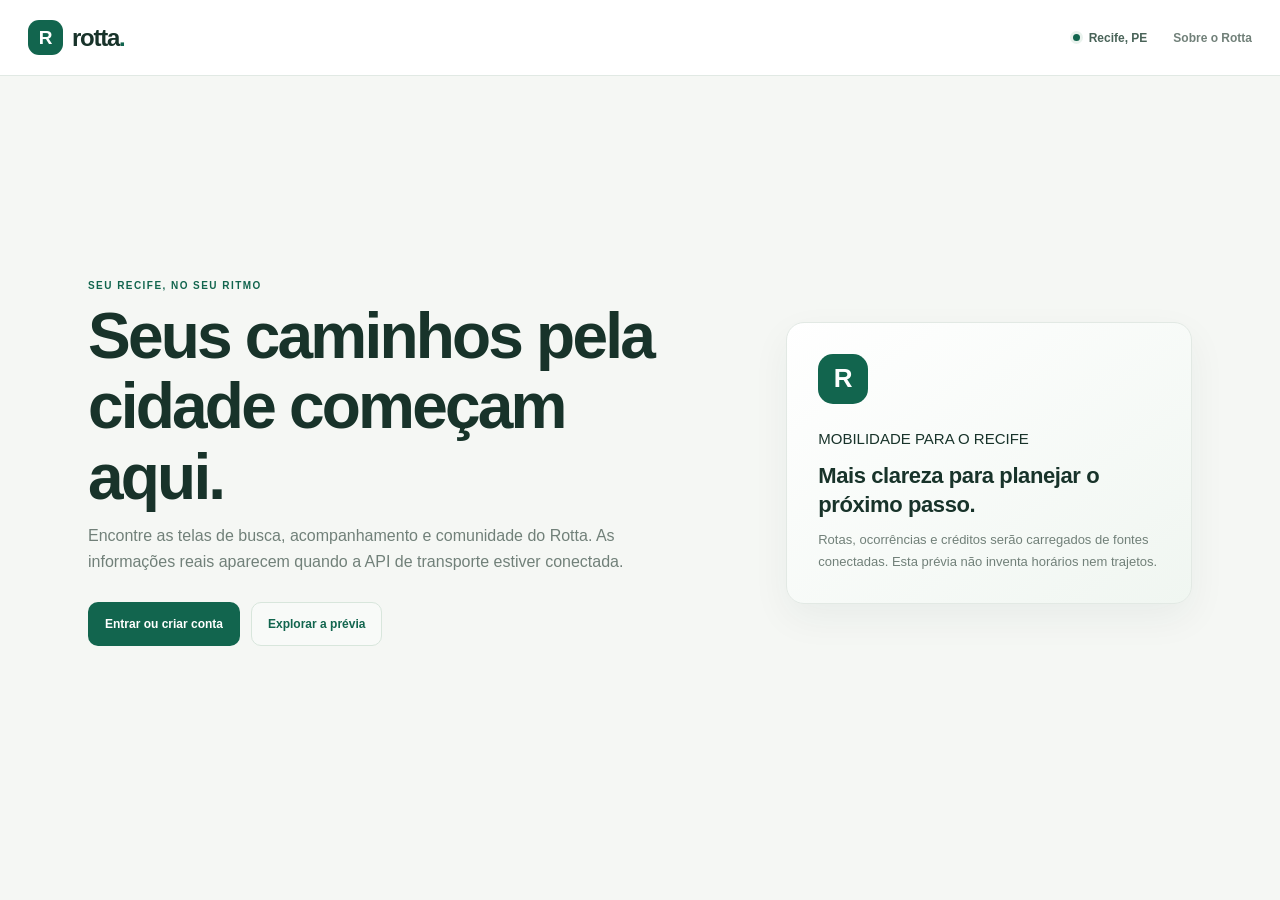
==== index.html @ fdca6d87 "Primeiro commit" ====
<!doctype html>
<html lang="pt-BR">
  <head>
    <meta charset="utf-8">
    <meta name="viewport" content="width=device-width, initial-scale=1">
    <meta name="theme-color" content="#f5f7f4">
    <meta name="description" content="Planeje e acompanhe seus deslocamentos pelo Recife com o Rotta.">
    <title>Rotta — Seu Recife, no seu ritmo</title>
    <link rel="stylesheet" href="styles.css">
    <script src="js/ui.js" defer></script>
    <script src="pages/welcome.js" defer></script>
    <script src="pages/auth.js" defer></script>
    <script src="pages/home.js" defer></script>
    <script src="pages/destination.js" defer></script>
    <script src="pages/comparison.js" defer></script>
    <script src="pages/route-details.js" defer></script>
    <script src="pages/tracking.js" defer></script>
    <script src="pages/incidents.js" defer></script>
    <script src="pages/incident-form.js" defer></script>
    <script src="pages/incident-sent.js" defer></script>
    <script src="pages/community-incident.js" defer></script>
    <script src="pages/wallet.js" defer></script>
    <script src="pages/profile.js" defer></script>
    <script src="js/app.js" defer></script>
  </head>
  <body>
    <a class="skip-link" href="#screen-root">Pular para o conteúdo</a>

    <header class="topbar">
      <a class="brand" href="#home" data-nav="home" aria-label="Rotta — início">
        <span class="brand-mark" aria-hidden="true">R</span>
        <span class="brand-name">rotta<span>.</span></span>
      </a>
      <span class="topbar-context"><span class="status-dot" aria-hidden="true"></span> Recife, PE</span>
      <a class="topbar-link" href="#welcome" data-nav="welcome">Sobre o Rotta</a>
    </header>

    <div class="app-layout" id="app-layout">
      <aside class="sidebar" aria-label="Navegação principal">
        <p class="sidebar-label">MENU</p>
        <nav class="sidebar-nav">
          <a href="#home" data-nav="home"><img src="assets/house.svg" alt=""><span>Início</span></a>
          <a href="#destination" data-nav="destination"><img src="assets/search.svg" alt=""><span>Buscar trajeto</span></a>
          <a href="#incidents" data-nav="incidents"><img src="assets/alert.svg" alt=""><span>Ocorrências</span></a>
          <a href="#wallet" data-nav="wallet"><img src="assets/wallet.svg" alt=""><span>Carteira</span></a>
          <a href="#profile" data-nav="profile"><img src="assets/user.svg" alt=""><span>Perfil</span></a>
        </nav>
        <div class="sidebar-note">
          <span class="sidebar-note-icon" aria-hidden="true">i</span>
          <p>Informações de trajetos e saldo dependem da integração com a API.</p>
        </div>
      </aside>

      <main class="main-content" id="screen-root" tabindex="-1" aria-live="polite" aria-atomic="true"></main>
    </div>

    <nav class="bottom-nav" aria-label="Navegação inferior">
      <a href="#home" data-nav="home"><img src="assets/house.svg" alt=""><span>Início</span></a>
      <a href="#destination" data-nav="destination"><img src="assets/search.svg" alt=""><span>Rotas</span></a>
      <a href="#incidents" data-nav="incidents"><img src="assets/alert.svg" alt=""><span>Ocorrências</span></a>
      <a href="#wallet" data-nav="wallet"><img src="assets/wallet.svg" alt=""><span>Carteira</span></a>
      <a href="#profile" data-nav="profile"><img src="assets/user.svg" alt=""><span>Perfil</span></a>
    </nav>

    <div class="toast" id="toast" role="status" aria-live="polite"></div>
  </body>
</html>
---- styles.css ----
@charset "UTF-8";

:root {
  color-scheme: light;
  --green: #12654e;
  --green-deep: #0f503f;
  --green-soft: #e9f2ed;
  --ink: #18332a;
  --muted: #718079;
  --line: #e2e9e4;
  --paper: #ffffff;
  --canvas: #f5f7f4;
  --gold: #e7b24a;
  --radius-card: 18px;
  --shadow-card: 0 14px 38px rgba(27, 61, 47, 0.055);
  font-family: "Aptos", "Segoe UI", Arial, sans-serif;
  font-synthesis: none;
  text-rendering: optimizeLegibility;
}

* { box-sizing: border-box; }

html {
  min-width: 320px;
  scroll-behavior: smooth;
  scroll-padding-top: 92px;
}

body {
  min-width: 320px;
  min-height: 100vh;
  margin: 0;
  overflow-x: hidden;
  background: var(--canvas);
  color: var(--ink);
  font-size: 15px;
  -webkit-font-smoothing: antialiased;
}

button, input, select, textarea { font: inherit; }
button, a, input, select, textarea { -webkit-tap-highlight-color: transparent; }
a { color: inherit; }

:focus-visible {
  outline: 3px solid rgba(18, 101, 78, 0.42);
  outline-offset: 3px;
}

.skip-link {
  position: fixed;
  z-index: 30;
  top: 10px;
  left: 10px;
  padding: 10px 14px;
  border-radius: 8px;
  background: var(--green-deep);
  color: white;
  transform: translateY(-160%);
}
.skip-link:focus { transform: translateY(0); }

.topbar {
  position: sticky;
  z-index: 10;
  top: 0;
  height: 76px;
  display: flex;
  align-items: center;
  gap: 26px;
  padding: 0 max(28px, calc((100vw - 1420px) / 2));
  border-bottom: 1px solid rgba(222, 231, 225, 0.9);
  background: rgba(255, 255, 255, 0.94);
  backdrop-filter: blur(14px);
}

.brand { display: inline-flex; align-items: center; gap: 9px; flex: 0 0 auto; text-decoration: none; }
.brand-mark, .welcome-mark { display: grid; place-items: center; border-radius: 11px; background: var(--green); color: white; font-size: 19px; font-weight: 750; }
.brand-mark { width: 35px; height: 35px; }
.brand-name { color: var(--ink); font-size: 24px; font-weight: 750; letter-spacing: -1.25px; }
.brand-name span { color: var(--green); }
.topbar-context { display: inline-flex; align-items: center; gap: 9px; margin-left: auto; color: #496358; font-size: 12px; font-weight: 650; }
.status-dot { width: 7px; height: 7px; border-radius: 50%; background: var(--green); box-shadow: 0 0 0 3px var(--green-soft); }
.topbar-link { color: var(--muted); font-size: 12px; font-weight: 600; text-decoration: none; }
.topbar-link:hover, .text-link:hover { color: var(--green-deep); }

.app-layout {
  width: min(1420px, 100%);
  min-height: calc(100vh - 76px);
  display: grid;
  grid-template-columns: 228px minmax(0, 1fr);
  gap: 32px;
  margin: 0 auto;
  padding: 28px 28px 44px;
}
.app-layout.is-public { grid-template-columns: minmax(0, 1fr); max-width: 1190px; }
.app-layout.is-public .sidebar { display: none; }
.app-layout.is-public .main-content { width: 100%; margin: 0 auto; }
.app-layout.is-public ~ .bottom-nav { display: none; }

.sidebar { position: sticky; top: 104px; align-self: start; min-width: 0; padding: 15px 0; }
.sidebar-label, .section-kicker, .field-caption { margin: 0; color: var(--green); font-size: 10px; font-weight: 750; letter-spacing: 1.35px; }
.sidebar-label { padding: 0 14px; color: #89958d; }
.sidebar-nav { display: grid; gap: 5px; margin-top: 14px; }
.sidebar-nav a, .bottom-nav a { display: flex; align-items: center; gap: 12px; border-radius: 11px; color: #67786e; font-size: 13px; font-weight: 600; text-decoration: none; transition: color 140ms ease, background 140ms ease; }
.sidebar-nav a { min-height: 46px; padding: 0 13px; }
.sidebar-nav a img, .bottom-nav img { width: 18px; height: 18px; flex: 0 0 auto; opacity: 0.75; }
.sidebar-nav a:hover, .sidebar-nav a.is-current { background: #eaf3ed; color: var(--green); }
.sidebar-nav a.is-current img, .bottom-nav a.is-current img { opacity: 1; }
.sidebar-note { display: flex; align-items: flex-start; gap: 10px; margin: 32px 5px 0; padding: 13px 12px; border: 1px solid #e5ece7; border-radius: 12px; background: rgba(255, 255, 255, 0.65); }
.sidebar-note-icon { width: 19px; height: 19px; display: grid; place-items: center; flex: 0 0 auto; border-radius: 50%; background: #e8f1eb; color: var(--green); font-size: 12px; font-weight: 750; }
.sidebar-note p, .notice-copy { margin: 0; color: #77857d; font-size: 10px; line-height: 1.55; }
.main-content { min-width: 0; padding: 19px 0 0; }

.screen { width: 100%; min-width: 0; animation: screen-enter 180ms ease both; }
@keyframes screen-enter { from { opacity: 0; transform: translateY(4px); } to { opacity: 1; transform: translateY(0); } }
.page-heading { margin: 0 0 25px; }
.page-heading .eyebrow, .welcome-copy .eyebrow { margin: 0 0 10px; color: var(--green); font-size: 10px; font-weight: 750; letter-spacing: 1.45px; }
.page-heading h1, .welcome-copy h1 { margin: 0; color: var(--ink); font-size: clamp(32px, 3.2vw, 43px); font-weight: 730; letter-spacing: -1.65px; line-height: 1.1; }
.page-description { max-width: 700px; margin: 11px 0 0; color: var(--muted); font-size: 14px; line-height: 1.6; }
.panel { min-width: 0; border: 1px solid var(--line); border-radius: var(--radius-card); background: var(--paper); box-shadow: var(--shadow-card); }

.button {
  min-height: 44px;
  display: inline-flex;
  align-items: center;
  justify-content: center;
  gap: 9px;
  padding: 0 16px;
  border: 1px solid transparent;
  border-radius: 10px;
  font-size: 12px;
  font-weight: 700;
  line-height: 1.25;
  text-align: center;
  text-decoration: none;
  cursor: pointer;
  transition: background 150ms ease, border-color 150ms ease, color 150ms ease, transform 150ms ease;
}
.button:hover { transform: translateY(-1px); }
.button-primary { background: var(--green); color: white; }
.button-primary:hover { background: var(--green-deep); }
.button-secondary { border-color: #d8e6dc; background: #f8faf8; color: var(--green); }
.button-secondary:hover { border-color: #a8c3b5; background: #edf5ef; }
.button-wide { width: 100%; }
.text-link { display: inline-flex; align-items: center; color: var(--green); font-size: 12px; font-weight: 700; text-decoration: none; }

.welcome-layout { min-height: min(680px, calc(100vh - 150px)); display: grid; grid-template-columns: minmax(0, 1.2fr) minmax(280px, 0.8fr); align-items: center; gap: clamp(36px, 7vw, 100px); padding: 34px 15px; }
.welcome-copy h1 { max-width: 720px; font-size: clamp(42px, 5vw, 65px); letter-spacing: -2.8px; }
.welcome-copy .page-description { max-width: 580px; font-size: 16px; }
.welcome-actions, .tracking-actions, .profile-links, .form-actions { display: flex; flex-wrap: wrap; align-items: center; gap: 11px; }
.welcome-actions { margin-top: 28px; }
.welcome-panel { padding: 31px; background: linear-gradient(145deg, #fff, #f0f6f1); }
.welcome-mark { width: 50px; height: 50px; margin-bottom: 26px; border-radius: 15px; font-size: 26px; }
.welcome-panel h2 { margin: 10px 0; font-size: 22px; letter-spacing: -0.4px; line-height: 1.3; }
.welcome-panel > p:last-child { margin: 0; color: var(--muted); font-size: 13px; line-height: 1.65; }

.auth-panel { width: min(480px, 100%); margin: 0 auto; padding: 27px 30px 25px; }
.tab-list { display: grid; grid-template-columns: repeat(2, 1fr); gap: 5px; margin-bottom: 25px; padding: 4px; border-radius: 11px; background: #f1f5f2; }
.tab-button { min-height: 39px; border: 0; border-radius: 8px; background: transparent; color: #728178; font-size: 12px; font-weight: 650; cursor: pointer; }
.tab-button.is-active { background: white; color: var(--green); box-shadow: 0 2px 8px rgba(25, 55, 42, 0.07); }
.auth-panel h2 { margin: 0; font-size: 23px; letter-spacing: -0.6px; }
.form-intro { margin: 8px 0 21px; color: var(--muted); font-size: 12px; line-height: 1.6; }
.stacked-form { display: grid; gap: 16px; }
.stacked-form > label, .select-label { display: grid; gap: 8px; color: #52645a; font-size: 12px; font-weight: 650; }
.stacked-form input, .stacked-form select, .stacked-form textarea, .destination-layout select { width: 100%; min-width: 0; min-height: 47px; padding: 11px 13px; border: 1px solid #dfe8e2; border-radius: 9px; background: #fbfcfb; color: var(--ink); font-size: 13px; font-weight: 400; }
.stacked-form textarea { min-height: 130px; resize: vertical; line-height: 1.5; }
.stacked-form input:focus, .stacked-form select:focus, .stacked-form textarea:focus, .destination-layout select:focus, .quick-search input:focus, .search-field input:focus { border-color: #85b09e; outline: 0; box-shadow: 0 0 0 3px rgba(18, 101, 78, 0.08); }
.stacked-form input::placeholder, .stacked-form textarea::placeholder { color: #8a968e; opacity: 1; }
.auth-panel .text-link { margin-top: 15px; }
.integration-note { display: flex; align-items: flex-start; gap: 8px; margin: 14px 0 0; color: #75847b; font-size: 10px; line-height: 1.55; }
.integration-note img { width: 15px; height: 15px; flex: 0 0 auto; }

.home-heading { display: grid; grid-template-columns: minmax(0, 1fr) minmax(310px, 450px); align-items: end; gap: 25px; margin-bottom: 26px; }
.home-heading .page-heading { margin: 0; }
.home-heading .page-heading h1 { font-size: clamp(34px, 4vw, 46px); }
.quick-search { min-width: 0; height: 54px; display: flex; align-items: center; gap: 11px; padding: 0 7px 0 15px; border: 1px solid #dfe8e2; border-radius: 13px; background: white; box-shadow: 0 8px 24px rgba(27, 61, 47, 0.05); }
.quick-search > img, .search-field > img { width: 18px; height: 18px; flex: 0 0 auto; }
.quick-search input, .search-field input { width: 100%; min-width: 0; height: 100%; border: 0; outline: 0; background: transparent; color: var(--ink); font-size: 13px; }
.quick-search .button { min-height: 40px; padding-inline: 14px; }

.home-grid, .destination-layout, .route-detail-grid, .tracking-grid, .wallet-grid, .profile-grid { display: grid; grid-template-columns: minmax(0, 1.55fr) minmax(280px, 0.85fr); align-items: start; gap: 23px; }
.home-main-column, .home-side-column { min-width: 0; display: grid; align-content: start; gap: 20px; }
.map-card, .destination-aside, .map-panel { padding: 21px; }
.section-heading { display: flex; align-items: center; justify-content: space-between; gap: 15px; }
.section-heading h2, .shortcut-card h2, .transaction-panel h2, .profile-card h2, .impact-card h2 { margin: 6px 0 0; color: var(--ink); font-size: 18px; font-weight: 690; letter-spacing: -0.4px; }
.status-pill { min-height: 27px; display: inline-flex; align-items: center; padding: 0 10px; border: 1px solid #e2e9e4; border-radius: 999px; background: #fbfcfb; color: #687a6f; font-size: 10px; font-weight: 650; white-space: nowrap; }

/* Empty container reserved for the future map/API integration. */
.map-slot { min-height: 290px; display: flex; flex-direction: column; align-items: center; justify-content: center; gap: 7px; margin-top: 17px; padding: 22px; border: 1px dashed #b9c9be; border-radius: 14px; background: #f8faf8; text-align: center; }
.map-slot-title, .map-slot-copy { margin: 0; }
.map-slot-title { color: #50685b; font-size: 13px; font-weight: 650; }
.map-slot-copy { color: #819087; font-size: 11px; line-height: 1.5; }
.transport-section { padding: 2px 1px 0; }
.section-hint { color: #89958d; font-size: 10px; }
.mode-options { display: flex; flex-wrap: wrap; gap: 9px; margin-top: 12px; }
.mode-option { min-height: 44px; position: relative; display: inline-flex; align-items: center; gap: 8px; padding: 0 12px; border: 1px solid #dfe8e2; border-radius: 11px; background: white; color: #53675c; font-size: 12px; font-weight: 600; cursor: pointer; user-select: none; transition: background 140ms ease, border-color 140ms ease, color 140ms ease; }
.mode-option:hover { border-color: #a8c3b5; }
.mode-option > input { position: absolute; inset: 0; width: 100%; height: 100%; margin: 0; opacity: 0; cursor: pointer; }
.mode-option > img { width: 17px; height: 17px; object-fit: contain; }
.mode-check { width: 14px; height: 14px; border: 1px solid #bdcbc1; border-radius: 50%; background: white; }
.mode-option:has(input:checked) { border-color: #b8d3c3; background: #eff7f1; color: var(--green); }
.mode-option input:checked ~ .mode-check { border: 4px solid var(--green); }
.mode-option input:focus-visible ~ .mode-check { outline: 3px solid rgba(18, 101, 78, 0.3); outline-offset: 2px; }

.balance-card { min-height: 192px; position: relative; overflow: hidden; padding: 22px; border: 1px solid #d0e4d7; border-radius: var(--radius-card); background: linear-gradient(135deg, #e6f2e9, #d7eadc 72%, #c9e2d2); color: #174c3a; }
.balance-card::after { position: absolute; right: -56px; bottom: -79px; width: 190px; height: 190px; border: 1px solid rgba(18, 101, 78, 0.11); border-radius: 50%; box-shadow: 0 0 0 22px rgba(255, 255, 255, 0.08), 0 0 0 46px rgba(255, 255, 255, 0.08); content: ""; }
.balance-card > * { position: relative; z-index: 1; }
.balance-value { margin: 15px 0 2px; color: #174c3a; font-size: 48px; font-weight: 740; letter-spacing: -2px; line-height: 1; }
.balance-card .muted-copy, .balance-card > p:last-of-type { margin: 6px 0 15px; color: #547563; font-size: 11px; line-height: 1.45; }
.balance-card .text-link { font-size: 11px; }
.shortcut-card { padding: 20px; }
.shortcut-list { display: grid; gap: 4px; margin-top: 15px; }
.shortcut-link { min-height: 43px; display: flex; align-items: center; gap: 10px; border-top: 1px solid #edf1ee; color: #53675c; font-size: 12px; font-weight: 600; text-decoration: none; }
.shortcut-link > img { width: 17px; height: 17px; }
.shortcut-link > span:nth-child(2) { flex: 1; }
.shortcut-link:hover { color: var(--green); }
.notice-copy { padding-inline: 4px; }

.form-panel { padding: 25px; }
.destination-layout { grid-template-columns: minmax(0, 1.15fr) minmax(270px, 0.85fr); }
.destination-layout .form-panel { padding: 24px; }
.mode-fieldset { min-width: 0; margin: 1px 0 0; padding: 0; border: 0; }
.mode-fieldset legend { margin-bottom: 1px; color: #52645a; font-size: 12px; font-weight: 650; }
.mode-fieldset .mode-options { margin-top: 10px; }
.destination-layout .select-label { margin-bottom: -9px; }
.destination-aside h2 { margin: 9px 0; font-size: 20px; letter-spacing: -0.4px; }
.muted-copy { color: var(--muted); font-size: 12px; line-height: 1.6; }
.destination-aside .map-slot, .map-panel .map-slot { min-height: 246px; }
.query-summary { display: grid; grid-template-columns: minmax(130px, 1fr) 28px minmax(130px, 1fr) auto; align-items: center; gap: 15px; padding: 16px 19px; margin-bottom: 19px; }
.query-summary > div { min-width: 0; display: grid; gap: 6px; }
.query-summary strong { overflow: hidden; color: #314e40; font-size: 13px; font-weight: 650; text-overflow: ellipsis; white-space: nowrap; }
.field-caption { color: #849087; font-size: 9px; }
.query-arrow { color: #799285; font-size: 18px; text-align: center; }
.results-panel { min-height: 350px; display: flex; flex-direction: column; align-items: center; justify-content: center; padding: 30px 24px 22px; text-align: center; }
.empty-state { width: 100%; display: flex; flex-direction: column; align-items: center; justify-content: center; text-align: center; }
.empty-state-icon { width: 52px; height: 52px; display: grid; place-items: center; margin-bottom: 12px; border: 1px solid #e0e9e3; border-radius: 15px; background: #f2f7f3; }
.empty-state-icon img { width: 22px; height: 22px; }
.empty-state h2 { max-width: 500px; margin: 0; color: #2a4639; font-size: 17px; font-weight: 680; letter-spacing: -0.25px; line-height: 1.4; }
.empty-state p { max-width: 520px; margin: 8px 0 0; color: #7d8a82; font-size: 12px; line-height: 1.65; }
.preview-path-links { display: flex; flex-wrap: wrap; align-items: center; justify-content: center; gap: 12px; margin-top: 24px; padding-top: 19px; border-top: 1px solid #edf1ee; color: #77857d; font-size: 11px; }
.preview-path-links p { margin: 0; }
.route-detail-grid, .tracking-grid { grid-template-columns: minmax(0, 1.1fr) minmax(280px, 0.9fr); }
.detail-card, .tracking-status-card { padding: 23px; }
.detail-status, .sent-heading, .balance-card-top { display: flex; align-items: center; justify-content: space-between; gap: 13px; }
.route-endpoints { display: grid; gap: 0; margin: 25px 0 10px; }
.route-endpoints > div:not(.endpoint-line) { display: flex; align-items: center; gap: 12px; }
.route-endpoints small, .route-endpoints strong { display: block; }
.route-endpoints small { margin-bottom: 4px; color: #839087; font-size: 9px; font-weight: 750; letter-spacing: 1px; }
.route-endpoints strong { color: #385446; font-size: 12px; font-weight: 650; }
.endpoint-dot { width: 13px; height: 13px; flex: 0 0 auto; border: 4px solid #dfeee4; border-radius: 50%; background: var(--green); }
.destination-dot { border-color: #f4ebd6; background: var(--gold); }
.endpoint-line { width: 2px; height: 20px; margin: 2px 0 2px 5px; background: #d9e5dc; }
.detail-card .empty-state, .tracking-status-card .empty-state, .transaction-panel .empty-state, .impact-card .empty-state { min-height: 205px; }
.map-panel .section-kicker { margin-bottom: 16px; }
.detail-card > .button { margin-top: 16px; }
.tracking-status-card .empty-state { margin-top: 20px; }
.tracking-actions { margin-top: 10px; }

.incident-toolbar { display: flex; align-items: center; justify-content: space-between; gap: 14px; margin-bottom: 11px; }
.search-field { min-width: 220px; max-width: 410px; height: 44px; display: flex; align-items: center; gap: 10px; flex: 1; padding: 0 12px; border: 1px solid #dfe8e2; border-radius: 10px; background: white; }
.search-field input:disabled { color: #88958d; cursor: not-allowed; }
.screen > .integration-note { margin: 0 0 15px; }
.incident-list-panel { min-height: 340px; display: flex; flex-direction: column; align-items: center; justify-content: center; padding: 25px; }
.incident-list-panel .preview-path-links { margin-top: 12px; }
.incident-form-panel { max-width: 820px; }
.incident-form-panel input[type="file"] { padding: 8px; background: white; }
.field-help { color: #839087; font-size: 10px; font-weight: 400; line-height: 1.5; }
.form-actions { justify-content: flex-end; margin-top: 2px; }
.sent-panel { max-width: 820px; padding: 24px; }
.sent-heading img { width: 26px; height: 26px; }
.status-pending { border-color: #ecd9a9; background: #fff9e9; color: #8a6a1c; }
.summary-list { display: grid; gap: 0; margin: 24px 0 0; }
.summary-list > div { display: grid; grid-template-columns: 150px minmax(0, 1fr); gap: 16px; padding: 12px 0; border-top: 1px solid #edf1ee; }
.summary-list dt { color: #78877e; font-size: 11px; font-weight: 650; }
.summary-list dd { min-width: 0; margin: 0; color: #334e41; font-size: 12px; line-height: 1.55; overflow-wrap: anywhere; }
.notice-block { margin: 22px 0; padding: 12px 14px; border-left: 3px solid #dcb75e; border-radius: 0 8px 8px 0; background: #fff9ec; color: #7a693e; font-size: 11px; line-height: 1.55; }

.wallet-grid { grid-template-columns: minmax(260px, 0.8fr) minmax(0, 1.2fr); }
.balance-card-large { min-height: 250px; padding: 25px; }
.balance-card-large .balance-value { margin-top: 31px; font-size: 62px; }
.balance-card-large > p:last-child { max-width: 245px; margin-top: 10px; }
.balance-card-top > img { width: 22px; height: 22px; }
.transaction-panel { min-height: 250px; padding: 22px; }
.transaction-panel .empty-state { min-height: 185px; }
.profile-grid { grid-template-columns: minmax(0, 1fr) minmax(300px, 0.9fr); }
.profile-card, .impact-card { min-height: 235px; padding: 23px; }
.profile-card { display: grid; grid-template-columns: 58px minmax(0, 1fr); align-items: center; column-gap: 15px; }
.profile-card .button { grid-column: 1 / -1; margin-top: 16px; }
.profile-avatar { width: 58px; height: 58px; display: grid; place-items: center; border: 1px solid #d8e7de; border-radius: 50%; background: #e9f2ed; color: var(--green); font-size: 23px; font-weight: 650; }
.profile-card .muted-copy { margin: 7px 0 0; }
.impact-card .empty-state { min-height: 150px; }
.profile-links { margin-top: 19px; }
.bottom-nav { display: none; }

.toast { position: fixed; z-index: 40; right: 22px; bottom: 22px; width: min(430px, calc(100% - 44px)); padding: 13px 16px; border: 1px solid rgba(255, 255, 255, 0.12); border-radius: 11px; background: #183c2f; color: white; box-shadow: 0 12px 32px rgba(19, 48, 36, 0.2); font-size: 12px; line-height: 1.5; opacity: 0; pointer-events: none; transform: translateY(10px); transition: opacity 180ms ease, transform 180ms ease; }
.toast.is-visible { opacity: 1; transform: translateY(0); }
.visually-hidden { position: absolute; width: 1px; height: 1px; padding: 0; margin: -1px; overflow: hidden; clip: rect(0, 0, 0, 0); white-space: nowrap; border: 0; }

@media (max-width: 1050px) {
  .app-layout { grid-template-columns: 194px minmax(0, 1fr); gap: 24px; padding-inline: 22px; }
  .home-heading { grid-template-columns: minmax(0, 1fr) minmax(260px, 370px); gap: 18px; }
  .home-grid, .destination-layout, .route-detail-grid, .tracking-grid, .wallet-grid, .profile-grid { grid-template-columns: minmax(0, 1fr); }
  .home-side-column { grid-template-columns: repeat(2, minmax(0, 1fr)); align-items: stretch; }
  .home-side-column .notice-copy { grid-column: 1 / -1; }
  .destination-aside { display: none; }
}

@media (max-width: 760px) {
  html { scroll-padding-top: 76px; }
  body { padding-bottom: calc(78px + env(safe-area-inset-bottom)); }
  .topbar { height: 64px; gap: 12px; padding-inline: 17px; }
  .brand-mark { width: 31px; height: 31px; border-radius: 10px; font-size: 17px; }
  .brand-name { font-size: 22px; }
  .topbar-context { gap: 8px; font-size: 10px; }
  .topbar-link { display: none; }
  .app-layout, .app-layout.is-public { min-height: calc(100vh - 64px); display: block; padding: 21px 16px 24px; }
  .sidebar { display: none; }
  .main-content { padding-top: 5px; }
  .page-heading { margin-bottom: 20px; }
  .page-heading h1, .welcome-copy h1 { font-size: 32px; letter-spacing: -1.25px; }
  .page-description { margin-top: 8px; font-size: 12px; }
  .welcome-layout { min-height: unset; grid-template-columns: minmax(0, 1fr); gap: 25px; padding: 27px 0 12px; }
  .welcome-copy h1 { max-width: 520px; font-size: 38px; }
  .welcome-copy .page-description { font-size: 13px; }
  .welcome-panel { padding: 21px; }
  .welcome-mark { width: 42px; height: 42px; margin-bottom: 18px; font-size: 21px; }
  .welcome-panel h2 { font-size: 19px; }
  .welcome-actions { align-items: stretch; flex-direction: column; margin-top: 21px; }
  .welcome-actions .button { width: 100%; }
  .auth-panel, .form-panel, .detail-card, .tracking-status-card, .map-card, .destination-aside, .map-panel, .transaction-panel, .profile-card, .impact-card, .sent-panel { padding: 18px; border-radius: 15px; }
  .auth-panel { margin-bottom: 10px; }
  .home-heading { grid-template-columns: minmax(0, 1fr); gap: 15px; margin-bottom: 19px; }
  .home-heading .page-heading h1 { font-size: 31px; }
  .home-heading .page-heading .eyebrow { font-size: 9px; }
  .quick-search { height: 50px; gap: 9px; padding-left: 12px; }
  .quick-search input { font-size: 12px; }
  .quick-search .button { min-height: 38px; padding-inline: 11px; }
  .home-grid { display: flex; flex-direction: column; gap: 0; }
  .home-main-column, .home-side-column { display: contents; }
  .map-card { order: 1; width: 100%; }
  .section-heading { align-items: flex-start; gap: 8px; }
  .section-heading h2 { font-size: 15px; }
  .status-pill { min-height: 24px; padding-inline: 8px; font-size: 9px; }
  .map-slot { min-height: 236px; margin-top: 12px; padding: 16px; }
  .map-slot-title { font-size: 12px; }
  .map-slot-copy { font-size: 10px; }
  .transport-section { order: 2; width: 100%; margin: 19px 0; }
  .section-hint { max-width: 112px; text-align: right; font-size: 9px; line-height: 1.4; }
  .mode-options { gap: 7px; margin-top: 10px; }
  .mode-option { min-height: 40px; gap: 6px; padding-inline: 8px; border-radius: 9px; font-size: 10px; }
  .mode-option > img { width: 15px; height: 15px; }
  .mode-check { width: 12px; height: 12px; }
  .mode-option input:checked ~ .mode-check { border-width: 3px; }
  .balance-card { order: 3; width: 100%; min-height: 170px; margin-bottom: 13px; padding: 18px; border-radius: 15px; }
  .balance-value { margin-top: 12px; font-size: 43px; }
  .shortcut-card { order: 4; width: 100%; margin-bottom: 12px; padding: 17px; }
  .home-side-column .notice-copy { order: 5; width: 100%; margin-bottom: 15px; }
  .destination-layout, .route-detail-grid, .tracking-grid, .wallet-grid, .profile-grid { grid-template-columns: minmax(0, 1fr); gap: 15px; }
  .destination-layout .form-panel { padding: 18px; }
  .destination-aside { display: none; }
  .query-summary { grid-template-columns: minmax(0, 1fr) 20px minmax(0, 1fr); gap: 7px; padding: 14px; }
  .query-summary strong { font-size: 11px; }
  .query-summary .button { grid-column: 1 / -1; width: 100%; }
  .results-panel { min-height: 310px; padding: 22px 16px 18px; }
  .empty-state h2 { font-size: 15px; }
  .empty-state p { font-size: 11px; }
  .preview-path-links { flex-direction: column; gap: 9px; }
  .incident-toolbar { align-items: stretch; flex-direction: column; }
  .incident-toolbar > .button, .search-field { width: 100%; max-width: none; }
  .incident-list-panel { min-height: 320px; padding: 18px; }
  .form-actions { align-items: stretch; flex-direction: column-reverse; }
  .form-actions .button { width: 100%; }
  .summary-list > div { grid-template-columns: 95px minmax(0, 1fr); gap: 10px; }
  .balance-card-large { min-height: 200px; }
  .balance-card-large .balance-value { margin-top: 24px; font-size: 54px; }
  .profile-card { grid-template-columns: 48px minmax(0, 1fr); column-gap: 12px; }
  .profile-avatar { width: 48px; height: 48px; }
  .profile-links { align-items: stretch; flex-direction: column; }
  .bottom-nav { position: fixed; z-index: 20; right: 0; bottom: 0; left: 0; min-height: calc(68px + env(safe-area-inset-bottom)); display: grid; grid-template-columns: repeat(5, minmax(0, 1fr)); align-items: center; padding: 6px 6px calc(6px + env(safe-area-inset-bottom)); border-top: 1px solid #e3eae5; background: rgba(255, 255, 255, 0.96); box-shadow: 0 -8px 22px rgba(27, 61, 47, 0.05); backdrop-filter: blur(12px); }
  .bottom-nav a { min-width: 0; min-height: 49px; display: flex; flex-direction: column; justify-content: center; gap: 4px; border-radius: 9px; color: #89958d; font-size: 8px; font-weight: 600; }
  .bottom-nav a img { width: 18px; height: 18px; }
  .bottom-nav a.is-current { color: var(--green); }
  .toast { right: 14px; bottom: calc(80px + env(safe-area-inset-bottom)); width: calc(100% - 28px); }
}

@media (max-width: 370px) {
  .app-layout, .app-layout.is-public { padding-inline: 13px; }
  .topbar { padding-inline: 13px; }
  .topbar-context { font-size: 9px; }
  .brand-name { font-size: 20px; }
  .home-heading .page-heading h1 { font-size: 29px; }
  .map-card, .destination-layout .form-panel, .auth-panel { padding: 14px; }
  .mode-options { gap: 5px; }
  .mode-option { gap: 4px; padding-inline: 6px; font-size: 9px; }
  .bottom-nav a { font-size: 7px; }
}

@media (prefers-reduced-motion: reduce) {
  *, *::before, *::after { scroll-behavior: auto !important; animation-duration: 0.01ms !important; animation-iteration-count: 1 !important; transition-duration: 0.01ms !important; }
}
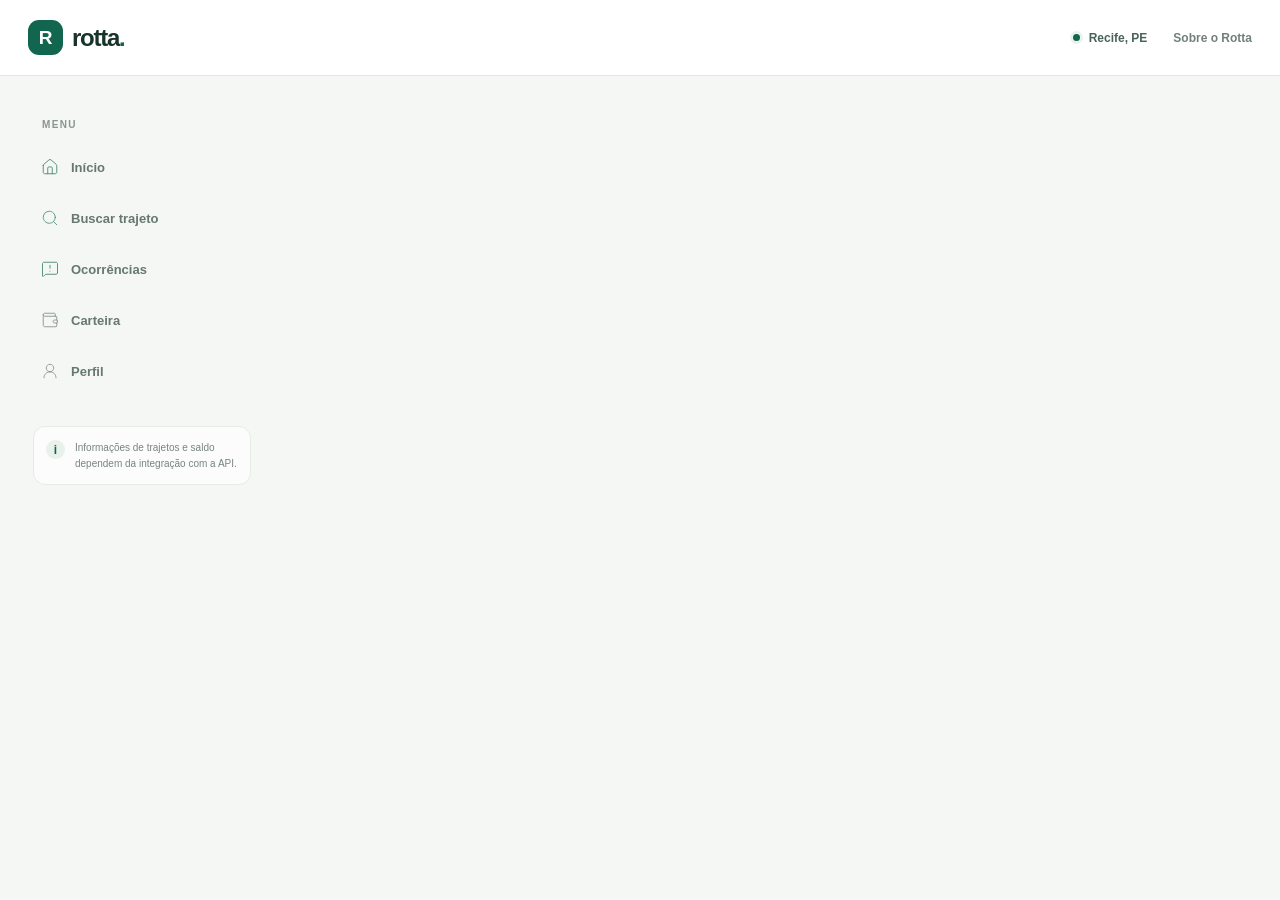
==== commit 19d8227e: "feat: projeto inicial completo com frontend e banco de dados" ====
--- a/index.html
+++ b/index.html
@@ -1,67 +1,2 @@
 <!doctype html>
-<html lang="pt-BR">
-  <head>
-    <meta charset="utf-8">
-    <meta name="viewport" content="width=device-width, initial-scale=1">
-    <meta name="theme-color" content="#f5f7f4">
-    <meta name="description" content="Planeje e acompanhe seus deslocamentos pelo Recife com o Rotta.">
-    <title>Rotta — Seu Recife, no seu ritmo</title>
-    <link rel="stylesheet" href="styles.css">
-    <script src="js/ui.js" defer></script>
-    <script src="pages/welcome.js" defer></script>
-    <script src="pages/auth.js" defer></script>
-    <script src="pages/home.js" defer></script>
-    <script src="pages/destination.js" defer></script>
-    <script src="pages/comparison.js" defer></script>
-    <script src="pages/route-details.js" defer></script>
-    <script src="pages/tracking.js" defer></script>
-    <script src="pages/incidents.js" defer></script>
-    <script src="pages/incident-form.js" defer></script>
-    <script src="pages/incident-sent.js" defer></script>
-    <script src="pages/community-incident.js" defer></script>
-    <script src="pages/wallet.js" defer></script>
-    <script src="pages/profile.js" defer></script>
-    <script src="js/app.js" defer></script>
-  </head>
-  <body>
-    <a class="skip-link" href="#screen-root">Pular para o conteúdo</a>
-
-    <header class="topbar">
-      <a class="brand" href="#home" data-nav="home" aria-label="Rotta — início">
-        <span class="brand-mark" aria-hidden="true">R</span>
-        <span class="brand-name">rotta<span>.</span></span>
-      </a>
-      <span class="topbar-context"><span class="status-dot" aria-hidden="true"></span> Recife, PE</span>
-      <a class="topbar-link" href="#welcome" data-nav="welcome">Sobre o Rotta</a>
-    </header>
-
-    <div class="app-layout" id="app-layout">
-      <aside class="sidebar" aria-label="Navegação principal">
-        <p class="sidebar-label">MENU</p>
-        <nav class="sidebar-nav">
-          <a href="#home" data-nav="home"><img src="assets/house.svg" alt=""><span>Início</span></a>
-          <a href="#destination" data-nav="destination"><img src="assets/search.svg" alt=""><span>Buscar trajeto</span></a>
-          <a href="#incidents" data-nav="incidents"><img src="assets/alert.svg" alt=""><span>Ocorrências</span></a>
-          <a href="#wallet" data-nav="wallet"><img src="assets/wallet.svg" alt=""><span>Carteira</span></a>
-          <a href="#profile" data-nav="profile"><img src="assets/user.svg" alt=""><span>Perfil</span></a>
-        </nav>
-        <div class="sidebar-note">
-          <span class="sidebar-note-icon" aria-hidden="true">i</span>
-          <p>Informações de trajetos e saldo dependem da integração com a API.</p>
-        </div>
-      </aside>
-
-      <main class="main-content" id="screen-root" tabindex="-1" aria-live="polite" aria-atomic="true"></main>
-    </div>
-
-    <nav class="bottom-nav" aria-label="Navegação inferior">
-      <a href="#home" data-nav="home"><img src="assets/house.svg" alt=""><span>Início</span></a>
-      <a href="#destination" data-nav="destination"><img src="assets/search.svg" alt=""><span>Rotas</span></a>
-      <a href="#incidents" data-nav="incidents"><img src="assets/alert.svg" alt=""><span>Ocorrências</span></a>
-      <a href="#wallet" data-nav="wallet"><img src="assets/wallet.svg" alt=""><span>Carteira</span></a>
-      <a href="#profile" data-nav="profile"><img src="assets/user.svg" alt=""><span>Perfil</span></a>
-    </nav>
-
-    <div class="toast" id="toast" role="status" aria-live="polite"></div>
-  </body>
-</html>
+<html lang="pt-BR"><head><meta charset="utf-8"><meta name="viewport" content="width=device-width, initial-scale=1"><meta http-equiv="refresh" content="0; url=FrontEnd/index.html"><title>Rotta</title></head><body><p>Abrindo o <a href="FrontEnd/index.html">Rotta</a>…</p></body></html>
